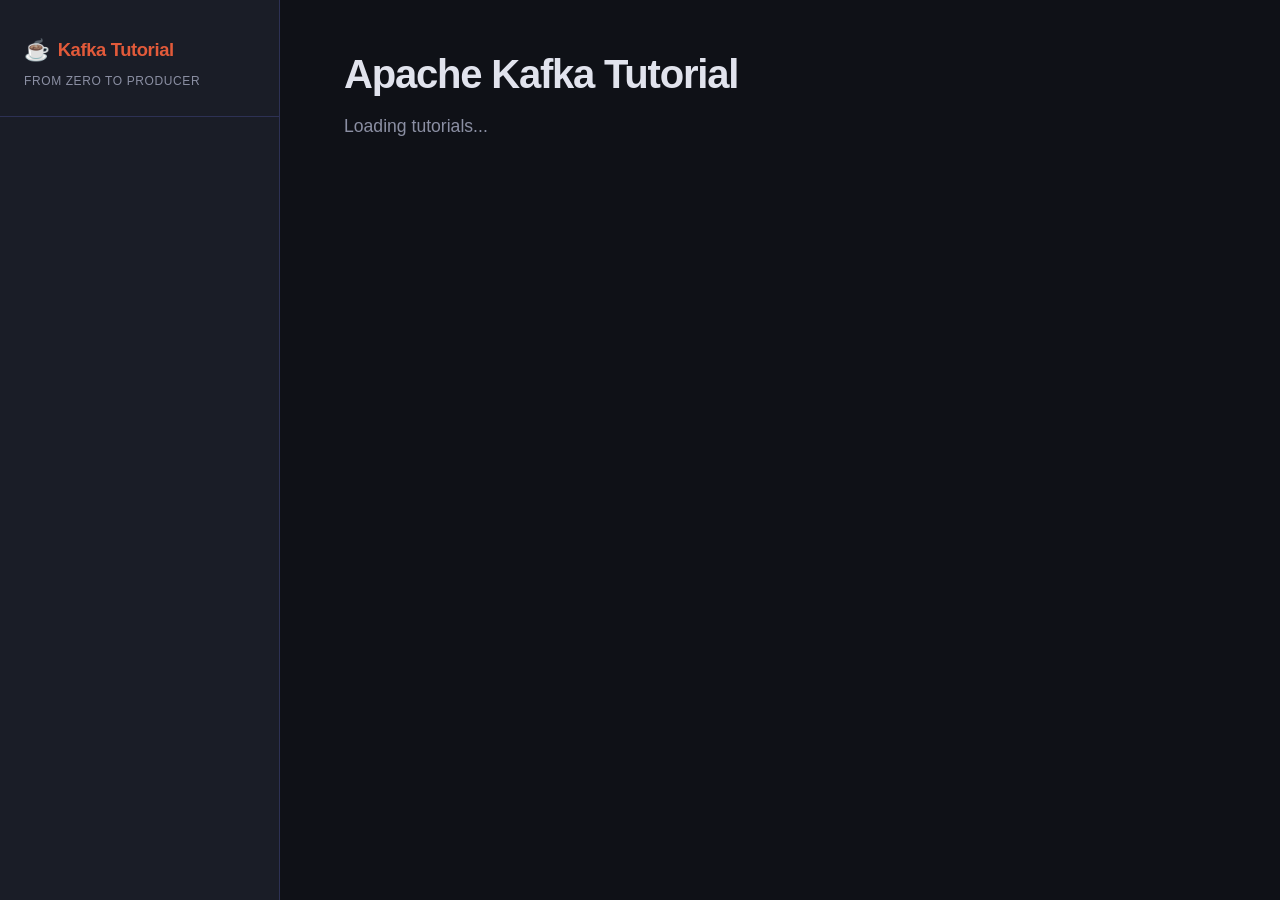
==== index.html @ 70410156 "init" ====
<!DOCTYPE html>
<html lang="en">
<head>
  <meta charset="UTF-8">
  <meta name="viewport" content="width=device-width, initial-scale=1.0">
  <title>Kafka Tutorial — From Zero to Producer</title>
  <link rel="stylesheet" href="assets/css/style.css">
  <link rel="icon" href="data:image/svg+xml,<svg xmlns='http://www.w3.org/2000/svg' viewBox='0 0 100 100'><text y='.9em' font-size='90'>☕</text></svg>">
</head>
<body>

  <!-- ── Sidebar ──────────────────────────────────────────── -->
  <aside class="sidebar">
    <div class="sidebar-header">
      <a href="index.html" style="text-decoration:none;"><h1>Kafka Tutorial</h1></a>
      <div class="subtitle">From Zero to Producer</div>
    </div>
    <nav id="sidebar-nav"></nav>
  </aside>

  <!-- ── Main Content ─────────────────────────────────────── -->
  <main class="main" id="main-content">
    <div class="landing">
      <h1>Apache Kafka Tutorial</h1>
      <p class="lead">Loading tutorials...</p>
    </div>
  </main>

  <script src="assets/js/main.js"></script>
</body>
</html>
---- assets/css/style.css ----
/* ── Reset & Base ──────────────────────────────────────────── */
*, *::before, *::after { box-sizing: border-box; margin: 0; padding: 0; }

:root {
  --bg:        #0f1117;
  --surface:   #1a1d27;
  --surface2:  #232740;
  --border:    #2d3154;
  --text:      #e1e3ed;
  --text-dim:  #8b8fa3;
  --accent:    #e25a3a;   /* Kafka orange */
  --accent2:   #2b9af3;   /* blue accent */
  --success:   #3fb950;
  --code-bg:   #161822;
  --radius:    8px;
  --sidebar-w: 280px;
}

html { font-size: 16px; scroll-behavior: smooth; }
body {
  font-family: -apple-system, BlinkMacSystemFont, 'Segoe UI', Roboto, Oxygen, Ubuntu, sans-serif;
  background: var(--bg);
  color: var(--text);
  line-height: 1.7;
  display: flex;
  min-height: 100vh;
}

/* ── Sidebar ──────────────────────────────────────────────── */
.sidebar {
  width: var(--sidebar-w);
  background: var(--surface);
  border-right: 1px solid var(--border);
  padding: 2rem 0;
  position: fixed;
  top: 0; left: 0;
  height: 100vh;
  overflow-y: auto;
  z-index: 10;
}

.sidebar-header {
  padding: 0 1.5rem 1.5rem;
  border-bottom: 1px solid var(--border);
  margin-bottom: 1rem;
}

.sidebar-header h1 {
  font-size: 1.15rem;
  color: var(--accent);
  letter-spacing: -0.02em;
  display: flex;
  align-items: center;
  gap: 0.5rem;
}

.sidebar-header h1::before {
  content: "☕";
  font-size: 1.3rem;
}

.sidebar-header .subtitle {
  font-size: 0.75rem;
  color: var(--text-dim);
  margin-top: 0.25rem;
  text-transform: uppercase;
  letter-spacing: 0.05em;
}

.sidebar nav { padding: 0 1rem; }

.tutorial-link {
  display: block;
  padding: 0.6rem 0.75rem;
  border-radius: var(--radius);
  color: var(--text-dim);
  text-decoration: none;
  font-size: 0.9rem;
  transition: all 0.15s;
  border-left: 3px solid transparent;
  margin-bottom: 0.2rem;
}

.tutorial-link:hover {
  background: var(--surface2);
  color: var(--text);
}

.tutorial-link.active {
  background: var(--surface2);
  color: var(--accent);
  border-left-color: var(--accent);
  font-weight: 600;
}

/* ── Main Content ─────────────────────────────────────────── */
.main {
  margin-left: var(--sidebar-w);
  flex: 1;
  max-width: 900px;
  padding: 3rem 4rem 6rem;
}

.main h1 {
  font-size: 2rem;
  font-weight: 700;
  margin-bottom: 0.5rem;
  letter-spacing: -0.03em;
  line-height: 1.3;
}

.main h1 .badge {
  font-size: 0.7rem;
  background: var(--accent);
  color: #fff;
  padding: 0.15rem 0.6rem;
  border-radius: 4px;
  vertical-align: middle;
  margin-left: 0.5rem;
  font-weight: 600;
  letter-spacing: 0.03em;
}

.main h2 {
  font-size: 1.4rem;
  font-weight: 600;
  margin: 2rem 0 0.75rem;
  color: var(--accent2);
  letter-spacing: -0.02em;
}

.main h3 {
  font-size: 1.1rem;
  font-weight: 600;
  margin: 1.5rem 0 0.5rem;
}

.main p { margin-bottom: 1rem; }

.main ul, .main ol {
  margin: 0 0 1rem 1.5rem;
}

.main li { margin-bottom: 0.4rem; }

.main a {
  color: var(--accent2);
  text-decoration: none;
}

.main a:hover { text-decoration: underline; }

/* ── Code Blocks ──────────────────────────────────────────── */
pre {
  background: var(--code-bg);
  border: 1px solid var(--border);
  border-radius: var(--radius);
  padding: 1rem 1.25rem;
  overflow-x: auto;
  margin: 1.25rem 0;
  font-size: 0.85rem;
  line-height: 1.6;
  font-family: 'JetBrains Mono', 'Fira Code', 'Cascadia Code', Consolas, monospace;
}

code {
  font-family: 'JetBrains Mono', 'Fira Code', 'Cascadia Code', Consolas, monospace;
  background: var(--code-bg);
  padding: 0.15rem 0.4rem;
  border-radius: 4px;
  font-size: 0.85em;
}

pre code { background: none; padding: 0; border-radius: 0; }

/* ── Callout / Info Box ───────────────────────────────────── */
.callout {
  background: var(--surface2);
  border-left: 4px solid var(--accent2);
  padding: 1rem 1.25rem;
  border-radius: 0 var(--radius) var(--radius) 0;
  margin: 1.5rem 0;
  font-size: 0.92rem;
}

.callout.warn { border-left-color: #d29922; }
.callout.tip  { border-left-color: var(--success); }

.callout strong:first-child {
  display: block;
  margin-bottom: 0.25rem;
  text-transform: uppercase;
  font-size: 0.72rem;
  letter-spacing: 0.05em;
  color: var(--accent2);
}

.callout.warn strong:first-child { color: #d29922; }
.callout.tip strong:first-child  { color: var(--success); }

/* ── Landing Page ─────────────────────────────────────────── */
.landing h1 {
  font-size: 2.5rem;
  margin-bottom: 0.75rem;
}

.landing .lead {
  font-size: 1.1rem;
  color: var(--text-dim);
  max-width: 600px;
  margin-bottom: 2rem;
}

.tutorial-grid {
  display: flex;
  flex-direction: column;
  gap: 0.75rem;
}

.tutorial-card {
  background: var(--surface);
  border: 1px solid var(--border);
  border-radius: var(--radius);
  padding: 1.25rem 1.5rem;
  text-decoration: none;
  color: var(--text);
  transition: all 0.15s;
  display: flex;
  align-items: center;
  gap: 1rem;
}

.tutorial-card:hover {
  border-color: var(--accent);
  background: var(--surface2);
  transform: translateX(4px);
}

.tutorial-card .num {
  width: 2rem;
  height: 2rem;
  background: var(--accent);
  color: #fff;
  border-radius: 50%;
  display: flex;
  align-items: center;
  justify-content: center;
  font-size: 0.8rem;
  font-weight: 700;
  flex-shrink: 0;
}

.tutorial-card .info h3 {
  font-size: 1rem;
  font-weight: 600;
  margin-bottom: 0.15rem;
}

.tutorial-card .info p {
  font-size: 0.85rem;
  color: var(--text-dim);
  margin: 0;
}

/* ── Navigation buttons ───────────────────────────────────── */
.nav-buttons {
  display: flex;
  justify-content: space-between;
  margin-top: 3rem;
  padding-top: 1.5rem;
  border-top: 1px solid var(--border);
}

.nav-buttons a {
  padding: 0.6rem 1.25rem;
  border-radius: var(--radius);
  background: var(--surface);
  border: 1px solid var(--border);
  color: var(--text);
  text-decoration: none;
  font-size: 0.9rem;
  transition: all 0.15s;
}

.nav-buttons a:hover {
  background: var(--surface2);
  border-color: var(--accent);
}

.nav-buttons .next { margin-left: auto; }

/* ── Scrollbar ────────────────────────────────────────────── */
.sidebar::-webkit-scrollbar { width: 6px; }
.sidebar::-webkit-scrollbar-track { background: transparent; }
.sidebar::-webkit-scrollbar-thumb { background: var(--border); border-radius: 3px; }

/* ── Responsive ───────────────────────────────────────────── */
@media (max-width: 768px) {
  .sidebar {
    width: 100%;
    height: auto;
    position: relative;
    border-right: none;
    border-bottom: 1px solid var(--border);
    padding: 1rem 0;
  }

  .sidebar-header { padding-bottom: 1rem; }

  .sidebar nav { display: flex; gap: 0.25rem; overflow-x: auto; padding-bottom: 0.5rem; }
  .tutorial-link {
    white-space: nowrap;
    border-left: none;
    border-bottom: 2px solid transparent;
    padding: 0.4rem 0.75rem;
  }
  .tutorial-link.active { border-left: none; border-bottom-color: var(--accent); }

  .main {
    margin-left: 0;
    padding: 2rem 1.5rem 4rem;
  }

  .landing h1 { font-size: 1.8rem; }
}
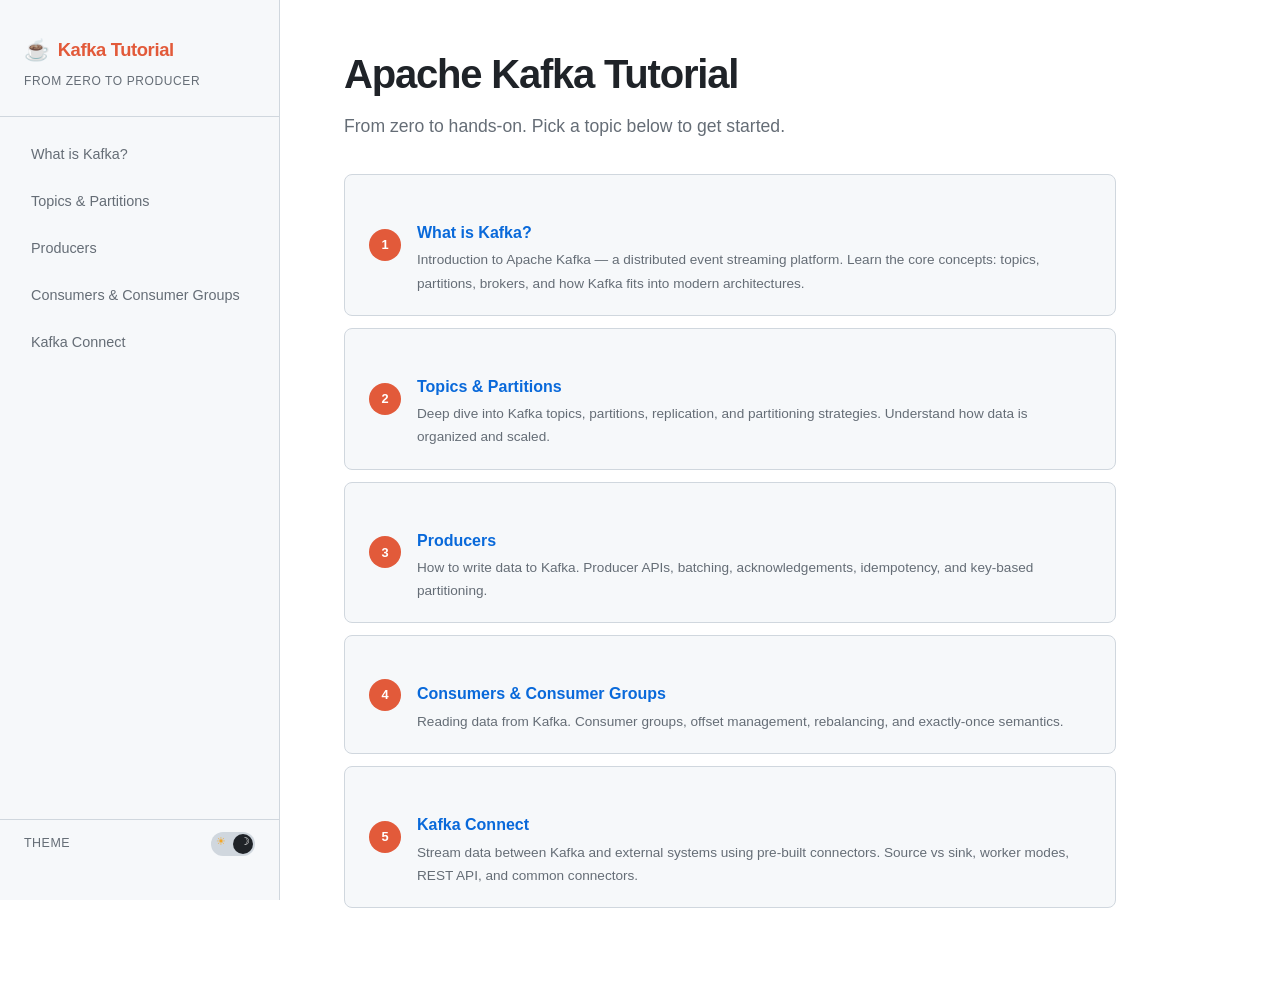
==== commit 71fc4faf: "feat: add dark/light theme toggle - Add light theme CSS variables under [data-theme='light'] - Add t" ====
--- a/index.html
+++ b/index.html
@@ -11,11 +11,20 @@
 
   <!-- ── Sidebar ──────────────────────────────────────────── -->
   <aside class="sidebar">
-    <div class="sidebar-header">
-      <a href="index.html" style="text-decoration:none;"><h1>Kafka Tutorial</h1></a>
-      <div class="subtitle">From Zero to Producer</div>
+    <div class="sidebar-inner">
+      <div class="sidebar-header">
+        <a href="index.html" style="text-decoration:none;"><h1>Kafka Tutorial</h1></a>
+        <div class="subtitle">From Zero to Producer</div>
+      </div>
+      <nav id="sidebar-nav"></nav>
+      <div class="theme-toggle-wrap">
+        <span class="label">Theme</span>
+        <button id="theme-toggle-btn" class="theme-toggle" onclick="window.toggleTheme()" aria-label="Toggle dark/light theme">
+          <span class="icon icon-sun">☀</span>
+          <span class="icon icon-moon">☽</span>
+        </button>
+      </div>
     </div>
-    <nav id="sidebar-nav"></nav>
   </aside>
 
   <!-- ── Main Content ─────────────────────────────────────── -->
--- a/assets/css/style.css
+++ b/assets/css/style.css
@@ -16,6 +16,20 @@
   --sidebar-w: 280px;
 }
 
+/* ── Light Theme ──────────────────────────────────────────── */
+[data-theme="light"] {
+  --bg:        #ffffff;
+  --surface:   #f6f8fa;
+  --surface2:  #e8ecf0;
+  --border:    #d0d7de;
+  --text:      #1f2328;
+  --text-dim:  #656d76;
+  --accent:    #e25a3a;   /* Kafka orange */
+  --accent2:   #0969da;   /* blue accent */
+  --success:   #1a7f37;
+  --code-bg:   #f1f3f5;
+}
+
 html { font-size: 16px; scroll-behavior: smooth; }
 body {
   font-family: -apple-system, BlinkMacSystemFont, 'Segoe UI', Roboto, Oxygen, Ubuntu, sans-serif;
@@ -67,6 +81,93 @@
   letter-spacing: 0.05em;
 }
 
+/* ── Theme Toggle ─────────────────────────────────────────── */
+.theme-toggle-wrap {
+  display: flex;
+  align-items: center;
+  justify-content: space-between;
+  padding: 0.75rem 1.5rem;
+  border-top: 1px solid var(--border);
+  margin-top: auto;
+  position: absolute;
+  bottom: 0;
+  left: 0;
+  right: 0;
+  background: var(--surface);
+  z-index: 5;
+}
+
+.theme-toggle-wrap .label {
+  font-size: 0.78rem;
+  color: var(--text-dim);
+  text-transform: uppercase;
+  letter-spacing: 0.04em;
+}
+
+.theme-toggle {
+  position: relative;
+  width: 44px;
+  height: 24px;
+  background: var(--border);
+  border-radius: 12px;
+  cursor: pointer;
+  transition: background 0.3s;
+  border: none;
+  outline: none;
+  flex-shrink: 0;
+}
+
+.theme-toggle::after {
+  content: '';
+  position: absolute;
+  top: 2px;
+  left: 2px;
+  width: 20px;
+  height: 20px;
+  border-radius: 50%;
+  background: var(--text);
+  transition: transform 0.3s, background 0.3s;
+}
+
+.theme-toggle.light::after {
+  transform: translateX(20px);
+}
+
+.theme-toggle .icon {
+  position: absolute;
+  top: 4px;
+  font-size: 11px;
+  line-height: 1;
+  z-index: 1;
+  pointer-events: none;
+}
+
+.theme-toggle .icon-sun {
+  left: 5px;
+  color: #fff;
+}
+
+.theme-toggle .icon-moon {
+  right: 5px;
+  color: #fff;
+}
+
+.theme-toggle.light .icon-sun { color: #f5a623; }
+.theme-toggle:not(.light) .icon-moon { color: #9ec3ff; }
+
+.sidebar-inner {
+  display: flex;
+  flex-direction: column;
+  height: 100%;
+  position: relative;
+}
+
+.sidebar nav {
+  flex: 1;
+  overflow-y: auto;
+  padding-bottom: 3.5rem;
+}
+
 .sidebar nav { padding: 0 1rem; }
 
 .tutorial-link {
@@ -323,3 +424,17 @@
 
   .landing h1 { font-size: 1.8rem; }
 }
+
+/* ── Mobile: theme toggle inline ─────────────────────────── */
+@media (max-width: 768px) {
+  .sidebar { height: auto; min-height: auto; }
+  .sidebar-inner { height: auto; position: static; display: block; }
+  .sidebar nav { padding-bottom: 0.5rem; }
+  .theme-toggle-wrap {
+    position: static;
+    border-top: none;
+    border-bottom: 1px solid var(--border);
+    padding: 0.6rem 1.5rem;
+    margin-bottom: 0.5rem;
+  }
+}
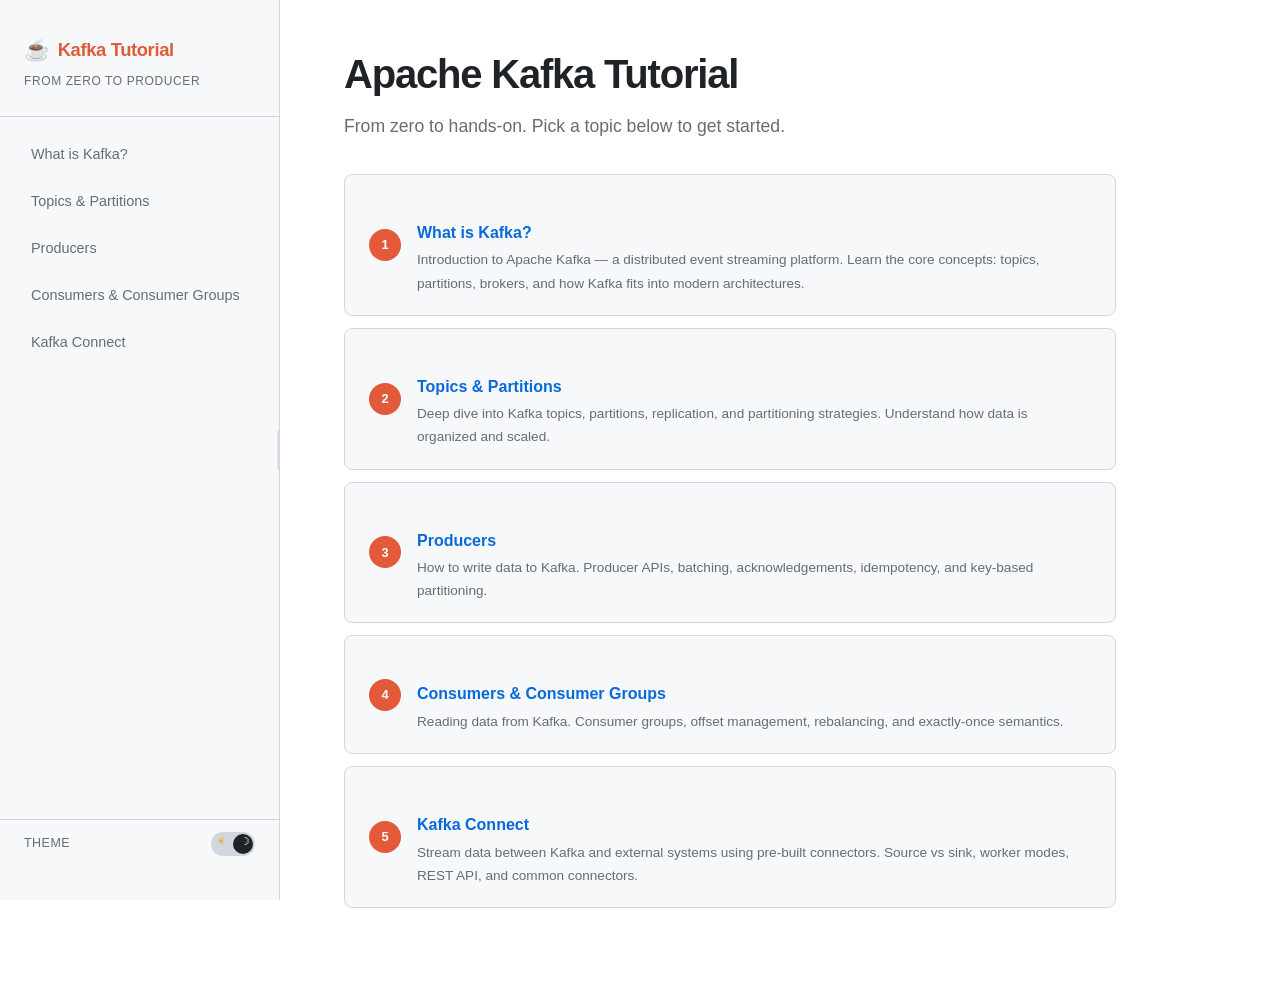
==== commit 62e509c5: "feat: add resizable sidebar with drag handle - Add a resize handle on the right edge of the sidebar " ====
--- a/index.html
+++ b/index.html
@@ -25,6 +25,7 @@
         </button>
       </div>
     </div>
+    <div class="resize-handle" id="resize-handle"></div>
   </aside>
 
   <!-- ── Main Content ─────────────────────────────────────── -->
--- a/assets/css/style.css
+++ b/assets/css/style.css
@@ -198,6 +198,7 @@
 .main {
   margin-left: var(--sidebar-w);
   flex: 1;
+  min-width: 0;
   max-width: 900px;
   padding: 3rem 4rem 6rem;
 }
@@ -390,6 +391,57 @@
 
 .nav-buttons .next { margin-left: auto; }
 
+/* ── Resize Handle ──────────────────────────────────────────── */
+.resize-handle {
+  position: absolute;
+  top: 0;
+  right: -5px;
+  width: 10px;
+  height: 100%;
+  cursor: col-resize;
+  z-index: 20;
+  transition: background 0.15s;
+}
+
+.resize-handle:hover,
+.resize-handle:active {
+  background: var(--accent);
+  opacity: 0.3;
+}
+
+/* Visible grabber indicator */
+.resize-handle::after {
+  content: '';
+  position: absolute;
+  top: 50%;
+  left: 50%;
+  transform: translate(-50%, -50%);
+  width: 3px;
+  height: 40px;
+  background: var(--border);
+  border-radius: 2px;
+  transition: background 0.15s, height 0.15s;
+  pointer-events: none;
+}
+
+.resize-handle:hover::after,
+.resize-handle:active::after {
+  background: var(--accent);
+  height: 50px;
+}
+
+/* Resizing state — disable text selection */
+body.resizing {
+  user-select: none;
+  -webkit-user-select: none;
+  cursor: col-resize;
+}
+
+body.resizing .resize-handle {
+  background: var(--accent);
+  opacity: 0.15;
+}
+
 /* ── Scrollbar ────────────────────────────────────────────── */
 .sidebar::-webkit-scrollbar { width: 6px; }
 .sidebar::-webkit-scrollbar-track { background: transparent; }
@@ -425,7 +477,7 @@
   .landing h1 { font-size: 1.8rem; }
 }
 
-/* ── Mobile: theme toggle inline ─────────────────────────── */
+/* ── Mobile: theme toggle inline + hide resize handle ──── */
 @media (max-width: 768px) {
   .sidebar { height: auto; min-height: auto; }
   .sidebar-inner { height: auto; position: static; display: block; }
@@ -437,4 +489,5 @@
     padding: 0.6rem 1.5rem;
     margin-bottom: 0.5rem;
   }
-}
+  .resize-handle { display: none; }
+}
